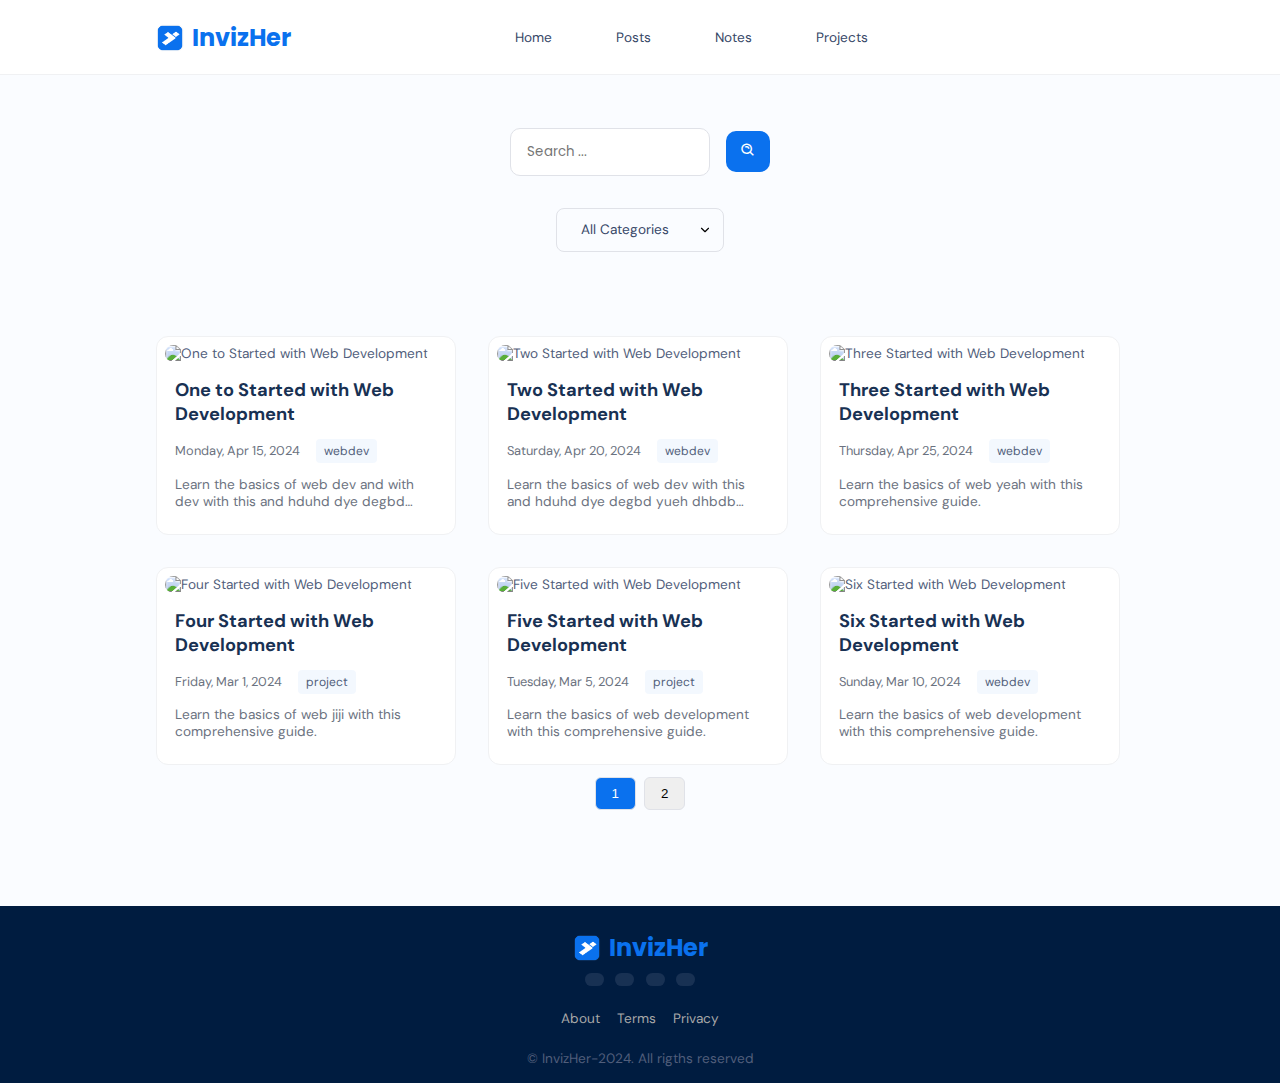
==== posts/index.html @ 9fd1c108 "Add files via upload" ====
<!DOCTYPE html>
<html lang="en">
<head>
    <meta charset="UTF-8">
    <meta name="viewport" content="width=device-width, initial-scale=1.0">
    <title>InvizHer | Posts</title>

    <!--Linked Files-->
    <link href='https://unpkg.com/boxicons@2.1.1/css/boxicons.min.css' rel='stylesheet'>
    <link rel="stylesheet" href="https://cdnjs.cloudflare.com/ajax/libs/font-awesome/6.5.2/css/all.min.css" integrity="sha512-SnH5WK+bZxgPHs44uWIX+LLJAJ9/2PkPKZ5QiAj6Ta86w+fsb2TkcmfRyVX3pBnMFcV7oQPJkl9QevSCWr3W6A==" crossorigin="anonymous" referrerpolicy="no-referrer" />
    <link rel="stylesheet" href="../assets/css/primary.css" />
    <link rel="stylesheet" href="../assets/css/secondary.css" />
    <link rel="icon" type="image/x-icon" href="../assets/img/logo.png">
    
    <link rel="preconnect" href="https://fonts.googleapis.com">
    <link rel="preconnect" href="https://fonts.gstatic.com" crossorigin>
    <link href="https://fonts.googleapis.com/css2?family=Urbanist:ital,wght@0,100..900;1,100..900&display=swap" rel="stylesheet">
    <link href="https://fonts.googleapis.com/css2?family=DM+Sans:ital,opsz,wght@0,9..40,100..1000;1,9..40,100..1000&display=swap" rel="stylesheet">

</head>
<body>

    <button class="progress-btn">
        <!-- SVG for circular progress -->
        <svg class="progress-circle" width="50" height="50" viewBox="0 0 50 50">
          <!-- Background circle -->
          <circle class="progress-circle-bg" cx="25" cy="25" r="24" fill="none" stroke="#e6e6e6" stroke-width="2"/>
          <!-- Progress circle -->
          <circle class="progress-circle-path" cx="25" cy="25" r="24" fill="none" stroke="#0a71ee" stroke-width="2"/>
        </svg>
        <!-- Arrow icon -->
        <svg class="arrow-icon" width="20" height="20" viewBox="0 0 24 24" fill="none" stroke="currentColor" stroke-width="2" stroke-linecap="round" stroke-linejoin="round">
          <polyline points="18 15 12 9 6 15"></polyline>
        </svg>
    </button>

    <header>
        <div class="header-items">
            <a href="../" class="title">
                <img src="../assets/img/logo.png" alt="logo-image">
                <h1>InvizHer</h1>
            </a>

            <ul class="desktop-nav-list">
                <li><a href="../">Home</a></li>
                <li><a href="..">Posts</a></li>
                <li><a href="posts/?category=notes">Notes</a></li>
                <li><a href="posts/?category=project">Projects</a></li>
            </ul>

            <div class="header-icons">
                <a class="support-btn" onclick="toggleHeart(this)">
                    <i class="fa-regular fa-heart"></i>
                </a>
                  

                <div class="toggle-btns">
                    <button class="openbtn" id="openBtn" onclick="toggleNav()"><i class="fa-solid fa-bars-staggered"></i></button>
                    <button class="closebtn hide" id="closeBtn" onclick="toggleNav()"><i class="fa-solid fa-xmark"></i></button>
                </div>
            </div>
        </div>
        <nav class="sidebar" id="mySidebar">
            <ul class="nav-list">
                <li><i class="fa-solid fa-house"></i><a href="../">Home</a></li>
                <li><i class="fa-solid fa-file-pen"></i><a href="..">Posts</a></li>
                <li><i class="fa-solid fa-file-code"></i><a href="posts/?category=notes">Notes</a></li>
                <li><i class="fa-brands fa-html5"></i><a href="posts/?category=project">Projects</a></li>
            </ul>
        </nav>
    </header>

    <!--======================== MAIN CONTENT ===================-->
    <main class="main-content container">
        <div class="main-header">
            <form class="search-section search-form">
                <input type="text" class="search-input" placeholder="Search ...">
                <button type="submit" class="search-button"><i class='bx bx-search-alt'></i></button>
            </form>
    
            <div class="categories">
                <select class="category-dropdown" aria-label="Select category">
                  <option value="">All Categories</option>
                  <option value="webdev">Web Development</option>
                  <option value="notes">Notes</option>
                  <option value="technology">Technology</option>
                  <option value="project">Projects</option>
                </select>
              </div>
        </div>

        <div class="articles-grid">
            <!-- Articles will be dynamically loaded here -->
        </div>

        <div class="pagination">
            <!-- Pagination will be dynamically loaded here -->
        </div>
    </main>

    <footer class="footer">
        <div class="footer-container container">
            <a href="#" class="title">
                <img src="../assets/img/logo.png" alt="logo-image">
                <h1>InvizHer</h1>
            </a>
            <div class="footer-social">
                <a href=""><i class="fa-brands fa-instagram"></i></a>
                <a href=""><i class="fa-brands fa-telegram"></i></a>
                <a href=""><i class="fa-brands fa-github"></i></a>
                <a href=""><i class="fa-brands fa-youtube"></i></a>
            </div>
            <div class="footer-links">
                <a href="#">About</a>
                <a href="#">Terms</a>
                <a href="#">Privacy</a>
            </div>
            <p class="copyright">© InvizHer-2024. All rigths reserved</p>
        </div>
    </footer>

    <div id="donationOverlay" class="donation-overlay">
        <div class="donation-modal">
          <div class="donation-header">
            <h2>Support Our Work</h2>
            <button class="close-btn" onclick="closeDonationModal()">&times;</button>
          </div>
          <div class="donation-content">
            <p>Your support helps us continue creating valuable content and resources. Any contribution, no matter how small, makes a difference!</p>
            <p>Choose any amount you wish to donate. We appreciate your generosity! 🙏</p>
            <button class="donate-btn" onclick="initiatePayment()">Make a Donation</button>
          </div>
          <div id="redirectMessage" class="redirect-message" style="display: none;">
            <p>Thank you for your support! You will be redirected to the payment page in <span id="countdown">5</span> seconds...</p>
          </div>
        </div>
    </div>
    
    <script src="../assets/js/primary.js"></script>
    <script src="../assets/js/secondary.js"></script>

    
</body>
</html>
---- assets/css/primary.css ----
@import url("https://fonts.googleapis.com/css2?family=Poppins:wght@400;500;600&display=swap");

:root{

    /*===== COLOURS VARIABLES =====*/
    --background-color: #FAF8FF;
    
    --first-hue: 213;
    --sat: 92%;
    --lig: 49%;
    --second-hue: 219;

    --first-color: hsl(var(--first-hue), var(--sat), var(--lig)); 
    --first-color-alt: hsl(var(--first-hue), var(--sat), 71%); /* -4% */

    --body-color: hsl(var(--second-hue), 100%, 99%);
    --secondary-background: #eaf3fe91;

    --blue-50: #edf9ff;
    --blue-100: #d7f1ff;
    --blue-200: #b9e7ff;
    --blue-300: #88dbff;
    --blue-400: #50c4ff;
    --blue-500: #28a6ff;
    --blue-600: #1188ff;
    --blue-700: #0a71ee;
    --blue-800: #0f59be;
    --blue-900: #134e95;

    --gray-50: #f0f1f3;
    --gray-100: #e0e2e8;
    --gray-200: #c3c6d1;
    --gray-300: #a5abbb;
    --gray-400: #a5abbb;
    --gray-500: #616d8a;
    --gray-600: #515e7b;
    --gray-700: #364767;
    --gray-800: #183153;
    --gray-900: #001c40;


    /*===== TEXT AND FONTS =====*/
    --first-font: "Urbanist",sans-serif;
    --second-font: "DM Sans",sans-serif;
    --third-font: "Poppins", sans-serif;

    --large-size-font: 1.5rem;
    --medium-size-font: 1rem;
    --small-size-font: 0.82rem;
    --tiny-size-font: 0.6rem;
}

/*=============== BASIC ===============*/

*{
    box-sizing: border-box;
    padding: 0;
    margin: 0;
}

body{
    font-family: var(--second-font);
    font-size: var(--small-size-font);
    color: var(--gray-600);
    background-color: var(--body-color);
}

h1, h2{
    font-family: var(--first-font);
    font-size: var(--medium-size-font);
}

p{
    font-size: var(--small-size-font);
}

a{
    text-decoration: none;
}

ul{
    list-style: none;
}



/* ================ HEADER AREA =================*/

header{
    position: fixed;
    top: 0;
    z-index: 1000;
    padding-top: 1px;
    width: 100%;
    transition: top 0.3s ease-in-out;
}

.header-items{
    margin: 1rem 1rem 0 1rem;
    display: flex;
    align-items: center;
    justify-content: space-between;
    background-color: #eaf3fe91;
    border-radius: 12px;
    backdrop-filter: blur(10px);
    transition: 0.4s;
    padding: 0.9rem 1.5rem;
}

.title{
    display: flex;
    align-items: center;
    gap: 0.5rem;
}

.title img{
    max-width: 22px;
}

.title h1{
    font-family: var(--third-font);
    font-size: 1.2rem;
    color: var(--blue-700);
}

.header-icons{
    display: flex;
    align-items: center;
    gap: 1rem;
    padding-right: 1rem;
}

.desktop-nav-list{
    display: none;
}

.support-btn{
    color: var(--gray-700);
    font-size: 1rem;
    cursor: pointer;
}

.openbtn{
    background-color: transparent;
    border: none;
    color: var(--gray-700);
    font-size: 1rem;
}


.support-btn i {
    color: var(--gray-700); 
    transition: color 0.3s ease, transform 0.3s ease; 
  }
  
.support-btn:hover i,
.support-btn.clicked i {
    font-family: 'Font Awesome 6 Free';
    font-weight: 900;
    color: var(--blue-700);
    transform: scale(1.05); 
}



/* Container for open and close buttons */
.toggle-btns {
    position: relative;
    display: flex;
    align-items: center;
}

.toggle-btns button {
    font-size: 1rem;
    background: none;
    border: none;
    cursor: pointer;
    opacity: 1;
    position: absolute;
    transition: opacity 0.3s ease;
    pointer-events: all;
}

.toggle-btns button.hide {
    opacity: 0;
    pointer-events: none;
}

nav.sidebar {
    width: 100%;
    align-content: center;
    padding: 0 2rem;
    position: fixed;
    top: 10;
    overflow: hidden;
    max-height: 0;
    transition: max-height 0.5s ease-out;
}

nav.sidebar.open {
    max-height: 200px;
}

.nav-list{
    display: flex;
    flex-direction: column;
    justify-items: center;
    background-color: #fff;
    border: 1px solid var(--gray-50);
    border-radius: 12px;
    padding: 1.3rem 1rem;
    gap: 1.5rem;
    margin-top: 1rem;
}

.nav-list li{
    display: flex;
    align-items: center;
    gap: 1rem;
    padding-left: 1rem;

}

.nav-list i{
    font-size: var(--small-size-font);
    color: var(--blue-700);
}

.nav-list a{
    font-size: var(--small-size-font);
    color: var(--gray-800);
}


.donation-overlay {
    display: none;
    position: fixed;
    top: 0;
    left: 0;
    width: 100%;
    height: 100%;
    background-color: rgba(0, 0, 0, 0);
    z-index: 1000;
    justify-content: center;
    align-items: center;
    opacity: 0;
    transition: background-color 0.3s ease, opacity 0.3s ease;
  }
  
  .donation-overlay.active {
    background-color: rgba(0, 0, 0, 0.5);
    opacity: 1;
  }
  
  .donation-modal {
    background-color: white;
    border-radius: 8px;
    padding: 20px;
    max-width: 500px;
    width: 90%;
    position: relative;
    box-shadow: 0 4px 6px rgba(0, 0, 0, 0.1);
    transform: scale(0.7);
    opacity: 0;
    transition: transform 0.3s cubic-bezier(0.34, 1.56, 0.64, 1), 
                opacity 0.3s ease;
  }
  
  .donation-overlay.active .donation-modal {
    transform: scale(1);
    opacity: 1;
  }
  
  .donation-header {
    display: flex;
    justify-content: space-between;
    align-items: center;
    margin-bottom: 20px;
  }
  
  .donation-header h2 {
    margin: 0;
    color: #333;
    font-size: 24px;
    opacity: 0;
    transform: translateY(-20px);
    transition: opacity 0.3s ease 0.2s, 
                transform 0.3s ease 0.2s;
  }
  
  .donation-overlay.active .donation-header h2 {
    opacity: 1;
    transform: translateY(0);
  }
  
  .close-btn {
    background: none;
    border: none;
    font-size: 24px;
    cursor: pointer;
    color: #666;
    padding: 0;
    width: 30px;
    height: 30px;
    display: flex;
    align-items: center;
    justify-content: center;
    transition: transform 0.3s ease, color 0.3s ease;
  }
  
  .close-btn:hover {
    color: #333;
    transform: rotate(90deg);
  }
  
  .donation-content {
    margin-bottom: 20px;
  }
  
  .donation-content p {
    margin-bottom: 15px;
    line-height: 1.5;
    color: #555;
    opacity: 0;
    transform: translateY(10px);
    transition: opacity 0.3s ease, transform 0.3s ease;
  }
  
  .donation-overlay.active .donation-content p {
    opacity: 1;
    transform: translateY(0);
  }
  
  .donation-overlay.active .donation-content p:nth-child(1) {
    transition-delay: 0.3s;
  }
  
  .donation-overlay.active .donation-content p:nth-child(2) {
    transition-delay: 0.4s;
  }
  
  .donate-btn {
    background-color: #4CAF50;
    color: white;
    border: none;
    padding: 12px 24px;
    border-radius: 4px;
    cursor: pointer;
    font-size: 16px;
    transition: all 0.3s ease;
    opacity: 0;
    transform: translateY(10px);
    position: relative;
    overflow: hidden;
  }
  
  .donation-overlay.active .donate-btn {
    opacity: 1;
    transform: translateY(0);
    transition-delay: 0.5s;
  }
  
  .donate-btn:hover {
    background-color: #45a049;
    transform: translateY(-2px);
    box-shadow: 0 4px 8px rgba(0, 0, 0, 0.2);
  }
  
  .donate-btn:active {
    transform: translateY(0);
  }
  
  .donate-btn::after {
    content: '';
    position: absolute;
    top: 50%;
    left: 50%;
    width: 0;
    height: 0;
    background: rgba(255, 255, 255, 0.2);
    border-radius: 50%;
    transform: translate(-50%, -50%);
    transition: width 0.6s ease, height 0.6s ease;
  }
  
  .donate-btn:hover::after {
    width: 300px;
    height: 300px;
  }
  
  .redirect-message {
    text-align: center;
    margin-top: 20px;
    padding: 10px;
    background-color: #f8f9fa;
    border-radius: 4px;
    opacity: 0;
    transform: translateY(10px);
    transition: opacity 0.3s ease, transform 0.3s ease;
  }
  
  .redirect-message.active {
    opacity: 1;
    transform: translateY(0);
  }
  
  #countdown {
    font-weight: bold;
    color: #4CAF50;
    display: inline-block;
    transition: transform 0.3s ease;
  }
  
  #countdown.pulse {
    animation: pulse 1s ease;
  }
  
  @keyframes pulse {
    0% { transform: scale(1); }
    50% { transform: scale(1.2); }
    100% { transform: scale(1); }
  }
  
  /* Support button animation */
  .support-btn {
    display: inline-flex;
    padding: 8px;
    cursor: pointer;
    transition: transform 0.3s ease;
  }
  
  .support-btn:hover {
    transform: scale(1.1);
  }
  
  .support-btn i {
    transition: transform 0.3s ease, color 0.3s ease;
  }
  
  .support-btn:hover i {
    color: #ff4444;
    transform: scale(1.2);
  }
  
  .fa-heart.fa-solid {
    color: #ff4444;
    animation: heartBeat 0.3s ease;
  }
  
  @keyframes heartBeat {
    0% { transform: scale(1); }
    50% { transform: scale(1.3); }
    100% { transform: scale(1); }
  }
  
  /* Closing animation class */
  .donation-overlay.closing {
    opacity: 0;
    pointer-events: none;
  }
  
  .donation-overlay.closing .donation-modal {
    transform: scale(0.9);
    opacity: 0;
  }
  
  @media (max-width: 480px) {
    .donation-modal {
      width: 95%;
      padding: 15px;
    }
    
    .donation-header h2 {
      font-size: 20px;
    }
    
    .donation-content p {
      font-size: 14px;
    }
    
    .donate-btn {
      width: 100%;
    }
  }



/*========================== MAIN CONTENT STYLING =====================*/

main{
    overflow: hidden;
    margin: auto;
    margin-top: 6rem;
    display: flex;
    flex-direction: column;
    align-items: center;
}

.container {
    max-width: 500px;
    margin-left: 1rem;
    margin-right: 1rem;
}
  
.grid {
    display: grid;
    gap: 1.25rem;
}

section{
    margin: 1rem 0;
}

.section-headings{
    display: flex;
    flex-direction: column;
    align-items: center;
    justify-content: center;
    margin-bottom: 2rem;
}

.section-heading, .section-sub-heading{
    text-align: center;
}

.section-heading{
    font-size: 1.5rem;
    padding-bottom: .8rem;
    font-family: var(--third-font);
    border-bottom: 2px solid var(--blue-700);
    color: var(--gray-800);
}

.section-sub-heading{
    margin-bottom: .2rem;
}

  /*=============== BUTTONS ===============*/
.button {
    display: inline-block;
    background-color: var(--blue-700);
    color: #FFF;
    padding: 0.75rem 1rem;
    border-radius: 0.5rem;
    font-weight: 500;
    transition: 0.4s;
    font-family: var(--third-font);
    border: none;
}
  
.button:hover {
    background-color: var(--first-color-alt);
    color: #fff;
}
  
.button--ghost {
    background-color: transparent;
    border: 2px solid var(--first-color);
    color: var(--first-color);
}


/* ====================== HOME SECTION ======================= */
.home-container {
    position: relative;
    display: flex;
    flex-direction: column;
    align-items: center;
    padding-top: 2rem;
    gap: 1rem;
}

.home-data {
    text-align: center;
    margin-bottom: 1.5rem;
}

.home-data span{
    display: block;
    color: var(--gray-500);
    margin-bottom: 0.25rem;
}

.home-data h1{
    font-family: var(--third-font);
    font-size: 1.7rem;
    color: var(--gray-800);
}

.home-data h3{
    font-size: 0.813rem;
    font-weight: 500;
    color: var(--gray-500);
    margin-bottom: 1rem;
}

.home-illustration{
    width: 300px;
    margin: 0 0 2rem 1rem;
}


/* ===================== ABOUT SECTION ========================= */
.about{
    margin: 0;
}
.about-container {
    row-gap: 2.5rem;
}
  
.about-data {
    text-align: center;
}

.about-boxes{
    display: grid;
    grid-template-columns: repeat(3, 1fr);
    gap: 1rem;
    margin-bottom: 2rem;
}

.about-box{
    background-color: var(--secondary-background);
    border-radius: 0.5rem;
    padding: 0.75rem 0.5rem;
}

.about-icon {
    font-size: 1.1rem;
    color: var(--blue-600);
    margin-bottom: 0.5rem;
  }
  
.about-title {
    font-size: var(--small-size-font);
    color: var(--gray-500);
    font-weight: 600;
  }
  
.about-subtitle {
    font-size: var(--tiny-size-font);
    color: var(gray-500);
}
  
.about-description {
    margin-bottom: 2rem;
    font-family: var(--second-font);
}

.about-buttons{
    display: flex;
    align-items: center;
    justify-content: center;
    gap: 1rem;
}

/*=================== POSTS SECTION ===================== */

.filters-buttons{
    margin-top: 2rem;
    margin-bottom: 1rem;
    background-color: hsla(180, 6%, 93%, 0.637);
    padding: .375rem;
    border-radius: .75rem;
    display: flex;
    justify-content: space-between;
    column-gap: .5rem;
    max-width: 300px;
  }  
  .filters-button{
    width: 200px;
    border: none;
    color: var(--gray-700);
    padding: 1rem;
    font-size: var(--small-size-font);
    font-family: var(--second-font);
    font-weight: 500;
    border-radius: .75rem;
    cursor: pointer;
    background-color: transparent;
    transition: .5s;
  }
  
  .filters-button:hover{
    background-color: var(--body-color);
  }

.filters-button.active {
    background-color: #fff;
}

/* Section visibility */
.filters-container > div {
    display: none;
}

.filters-container .filters__active {
    display: flex;
}

/* To toggle display using JavaScript */
.filter__inactive {
    display: none;
}

.posts-projects{
    display: flex;
    flex-direction: column;
    align-items: center;
    margin-top: 2.5rem;
}


.posts{
    display: flex;
    flex-direction: column;
    align-items: center;
}

.posts-container{
    margin: 2rem 0;
}


.projects{
    display: flex;
    flex-direction: column;
    align-items: center;
}

.projects-container{
    margin: 2rem 0;
}

/* ============= CATEGORIES SECTION ============== */

.categories-background{
    background-color: var(--secondary-background);
    margin: 4rem 0;
    padding-bottom: 3rem;
    width: 100%;
}

.home-categories{
    margin: 3rem 0;
}

.categories-container {
    grid-template-columns: repeat(1, 1fr);
    gap: 1.5rem;
    padding-top: 1rem;
    justify-content: center;
  }
  
  .categories-card {
    background-color: var(--gray-800);
    padding: 1.5rem;
    border-radius: 12px;
  }

  .category{
    display: flex;
    justify-content: space-between;
  }

  .category-title{
    display: flex;
    align-items: center;
    gap: 1.2rem;
  }

  .category-icon{
    font-size: var(--small-size-font);
    color: #f5f4f4;
    background-color: var(--blue-700);
    padding: .7rem;
    border-radius: 0.5rem;
  }

  .cat-i{
    padding: 0.7rem 0.9rem;
  }

  .categories-title {
    font-size: var(--small-size-font);
    margin: 1rem 0;
    color: #fff;
    font-weight: 600;
  }
  
  .categories-button {
    color: var(--blue-600);
    font-size: var(--small-size-font);
    display: flex;
    align-items: center;
    column-gap: 0.25rem;
    cursor: pointer;
  }
  
  .categories-button:hover .categories-icon {
    transform: translateX(0.25rem);
  }
  
  .categories-icon {
    font-size: 1rem;
    transition: 0.4s;
  }

/* ============ CONTACT SECTION ============*/

.contact{
    margin-top: 4rem;
}

.contact-container {
    row-gap: 3rem;
    padding-bottom: 3rem;
  }


.contact-info {
    display: grid;
    gap: 1.2rem;
    margin-top: 1rem
  }

.contact-card {
    padding: 1rem;
    display: flex;
    align-items: center;
    justify-content: space-around;
    border-radius: 12px;
}

.contact-card i, .contact-card p{
    font-size: medium;
    color: #fff;
}

.social-card{
    display: none;
}

.social-title{
    margin: 2.5rem 0;
}

.insta-handle{
    background: #833ab4;
    background: linear-gradient(
      to right,
      #833ab4,#fd1d1d,#fcb045
    );
}

.github-handle{
    background:linear-gradient(120deg, var(--gray-700), var(--gray-500));
}

.telegram-handle{
    background:linear-gradient(120deg, #0088cc, #10cdfd);
}

.youtube-handle{
    background:linear-gradient(120deg, #fb0707, #f65252);
}

.contact-handle p{
    font-size: var(--small-size-font);
}

.contact-form{
    margin: 1rem;
}
.contact-form-div {
    position: relative;
    margin-bottom: 2rem;
    height: 4rem;
}

.contact-form-input {
    width: 100%;
    height: 100%;
    border: 2px solid var(--gray-100);
    background: none;
    outline: none;
    padding: 1.5rem;
    border-radius: 0.7rem;
    z-index: 1;
    font-family: var(--third-font);
    font-size: var(--small-size-font);
}

.contact-form-tag {
    position: absolute;
    top: -0.75rem;
    left: 1.25rem;
    font-size: var(--small-size-font);
    padding: 0.25rem;
    background: var(--body-color);
    z-index: 10;
}
  
.contact-form-area {
    height: 11rem;
}
  
.contact-form-area textarea {
    resize: none;
}

/* scroll to top */

.progress-btn {
    position: fixed;
    bottom: 30px;
    right: 30px;
    width: 50px;
    height: 50px;
    border-radius: 50%;
    background: transparent;
    border: none;
    cursor: pointer;
    opacity: 0;
    visibility: hidden;
    transition: all 0.3s ease;
    z-index: 1000;
    display: flex;
    align-items: center;
    justify-content: center;
    padding: 0; /* Remove default button padding */
  }
  
  .progress-btn.visible {
    opacity: 1;
    visibility: visible;
  }
  
  .progress-btn:hover {
    transform: translateY(-3px);
  }
  
  .progress-circle {
    position: absolute;
    top: 0;
    left: 0;
    width: 100%; /* Ensure SVG takes full width of button */
    height: 100%; /* Ensure SVG takes full height of button */
    transform: rotate(-90deg); /* Start progress from top */
  }
  
  .progress-circle-bg {
    stroke-dasharray: 150.796; /* Circumference of circle (2 * π * r) */
    stroke-dashoffset: 0;
  }
  
  .progress-circle-path {
    stroke-dasharray: 150.796;
    stroke-dashoffset: 150.796; /* Initially full offset (no progress) */
    transition: stroke-dashoffset 0.1s ease;
  }
  
  .arrow-icon {
    position: relative;
    z-index: 2;
    color: var(--blue-700);
  }

  /*Footer*/

.footer{
    background-color: var(--gray-900);
    width: 100%;
    margin-top: 1rem;
}

.footer-container{
    display: flex;
    flex-direction: column;
    align-items: center;
    padding: 2rem 0 .5rem 0;
}

.footer-social{
    display: flex;
    align-items: center;
    gap: .7rem;
    margin: .5rem;
}

.footer-social a{
    padding: .4rem .6rem;
    background-color: var(--gray-800);
    border-radius: .4rem;
    color: var(--gray-400);
}

.footer-links{
    margin-bottom: 1.2rem;
    margin-top: .6rem;
}

.footer-links a{
    font-size: var(--small-size-font);
    margin: 1rem .4rem;
    color: #a8a8a8;
}

.copyright{
    padding-bottom: .5rem;
}

@media screen and (min-width: 767px){

    :root{
        --large-size-font: 1.5rem;
        --medium-size-font: 1.2rem;
        --small-size-font: 0.85rem;
        --tiny-size-font: 0.8rem;
    }

    .section-heading{
        font-size: 1.8rem;
    }

    .title img {
        max-width: 28px;
    }

    .title h1{
        font-size: var(--large-size-font);
    }

    .home-data h1{
        font-size: 2rem;
    }

    .home-illustration{
        width: 400px;
    }

    .desktop-nav-list li a{
        color: var(--gray-700);
    }

    .toggle-btns{
        display: none;
    }

    header {
        background-color: #FFF;
        border-bottom: 1px solid var(--gray-50);
    }

    .header-items{
        background-color: #FFF;
        margin: 0;
        padding: 1.2rem 0;
    }

    .about-title{
        font-weight: 700;
    }

    .filters-buttons{
        margin-bottom: 1rem;
    }
    .posts{
        margin-top: 2rem;
    }

    .projects{
        margin-top: 2rem;
    }

    .view-all{
        margin: 2rem 0;
    }

    .category-title{
        flex-direction: column;
    }

    .category{
        flex-direction: column;
        align-items: center;
    }

    .contact-container{
        grid-template-columns: repeat(2, 1fr);
        column-gap: 4rem;
        margin-top: 4rem;
    }

    .social-card{
        display: block;
    }

    .social-title{
        display: none;
    }

    .footer{
        margin-top: 4rem;
    }

    .footer-container{
        display: flex;
        flex-direction: column;
        align-items: center;
        padding-top: 1.5rem;
    }
    
    .footer-links{
        margin-bottom: 1.4rem;
        margin-top: 1rem;
    }
    
    .footer-links a{
        font-size: var(--small-size-font);
        margin: 1.2rem .4rem;
        color: #a8a8a8;
    }
    
    .copyright{
        padding-bottom: .5rem;
    }


}

@media screen and (max-width: 992px) and (min-width: 767px) {

    .container{
        max-width: 700px;
        margin-left: auto;
        margin-right: auto;
    }

    .header-items{
        padding: 1.2rem;
    }

    .desktop-nav-list{
        display: flex;
        flex-wrap: nowrap;
        align-items: center;
        overflow: hidden;
        gap: 2rem;
    }

    .categories-container {
        grid-template-columns: repeat(2, 192px);
        column-gap: 3rem;
      }
    
    .categories-card {
        padding: 2rem 1.5rem;
        width: 175px;
    }
}

@media screen and (min-width: 992px) {

    .container{
        max-width: 968px;
        margin-left: auto;
        margin-right: auto;
    }

    .desktop-nav-list{
        display: flex;
        align-items: center;
        gap: 4rem;
    }

    .header-items{
        max-width: 968px;
        margin-left: auto;
        margin-right: auto;

    }
  
.about{
    margin-right: 5rem;
}

  .about-container {
    grid-template-columns: repeat(2, 1fr);
    align-items: center;
    column-gap: 4rem;
    margin-top: 4rem;
  }

  .about-data {
    text-align: initial;
  }

  .about-info {
    justify-content: initial;
  }

  .about-box {
    text-align: center;
    padding: 1rem 1.25rem;
  }

  .about__description {
    padding: 0 4rem 0 0;
    margin-bottom: 2.5rem;
  }

  .about-buttons{
    justify-content: initial;
  }

  .categories-container {
    grid-template-columns: repeat(4, 192px);
    column-gap: 3rem;
  }

  .categories-card {
    padding: 2rem 1.5rem;
    width: 185px;
  }

  .contact-container{
    column-gap: 8rem;
}

}
---- assets/css/secondary.css ----
/* Global Styles */
:root{

  /*===== COLOURS VARIABLES =====*/
  --background-color: #FAF8FF;
  
  --first-hue: 213;
  --sat: 92%;
  --lig: 49%;
  --second-hue: 219;

  --first-color: hsl(var(--first-hue), var(--sat), var(--lig)); 
  --first-color-alt: hsl(var(--first-hue), var(--sat), 71%); /* -4% */

  --body-color: hsl(var(--second-hue), 100%, 99%);
  --secondary-background: #eaf3fe91;
  --light-bg: #eaf3fe91;

  --blue-50: #edf9ff;
  --blue-100: #d7f1ff;
  --blue-200: #b9e7ff;
  --blue-300: #88dbff;
  --blue-400: #50c4ff;
  --blue-500: #28a6ff;
  --blue-600: #1188ff;
  --blue-700: #0a71ee;
  --blue-800: #0f59be;
  --blue-900: #134e95;

  --gray-50: #f0f1f3;
  --gray-100: #e0e2e8;
  --gray-200: #c3c6d1;
  --gray-300: #a5abbb;
  --gray-400: #a5abbb;
  --gray-500: #616d8a;
  --gray-600: #515e7b;
  --gray-700: #364767;
  --gray-800: #183153;
  --gray-900: #001c40;


  /*===== TEXT AND FONTS =====*/
  --first-font: "Urbanist",sans-serif;
  --second-font: "DM Sans",sans-serif;
  --third-font: "Poppins", sans-serif;

  --large-size-font: 1.5rem;
  --medium-size-font: 1rem;
  --small-size-font: 0.82rem;
  --tiny-size-font: 0.6rem;
}

  
  /* Main Content Styles */
  .main-content {
    padding: 2rem 0;
  }
  
  .main-header{
    display: flex;
    flex-direction: column;
    align-items: center;
    margin-bottom: 4rem;
  }
  /* Search Section */
  .search-section {
    margin-bottom: 2rem;
    display: flex;
    align-items: center;
    gap: 1rem;
  }
  
  .search-input {
    flex: 1;
    padding: 0.8rem 1rem;
    border: 1px solid var(--gray-100);
    border-radius: 10px;
    outline: none;
    font-family: var(--third-font);
    max-width: 200px;
    transition: transform 0.3s ease, border-color 0.3s ease;
  }

  .search-input:focus{
    transform: translateY(-1px);
    border-color: var(--blue-700);
  }
  
  .search-button {
    font-size: 1rem;
    padding: 0.7rem 0.9rem;
    background-color: var(--blue-700);
    color: white;
    border: none;
    border-radius: 10px;
    cursor: pointer;
    transition: background-color 0.3s ease, transform 0.3 ease;
  }
  
  .search-button:hover {
    transform: translateY(-2px);
    background-color: var(--blue-200);
  }
  
  /* Categories */
  .categories {
    display: flex;
    align-items: center;
    justify-content: center;
    gap: 1rem;
    flex-wrap: wrap;
  }
  
  .category-btn {
    font-size: var(--small-size-font);
    cursor: pointer;
    border: 1px solid var(--gray-100);
    border-radius: .5rem;
    background: transparent;
    color: var(--gray-700);
    padding: 0.5rem 1rem;
    cursor: pointer;
    transition: all 0.3s ease;
  }
  
  .category-btn:hover,
  .category-btn.active {
    background-color:var(--blue-700);
    color: white;
  }

  /* Add these styles to your existing CSS file */
.category-dropdown {
  padding: 0.8rem 1.5rem;
  font-size: var(--small-size-font);
  border: 1px solid var(--gray-100);
  border-radius: .5rem;
  background-color: transparent;
  color: var(--gray-700);
  cursor: pointer;
  appearance: none;
  background-image: url("data:image/svg+xml,%3Csvg xmlns='http://www.w3.org/2000/svg' width='16' height='16' viewBox='0 0 24 24' fill='none' stroke='currentColor' stroke-width='2' stroke-linecap='round' stroke-linejoin='round'%3E%3Cpolyline points='6 9 12 15 18 9'%3E%3C/polyline%3E%3C/svg%3E");
  background-repeat: no-repeat;
  background-position: right 0.7rem center;
  background-size: 1em;
  font-family: var(--second-font);
}

.category-dropdown:hover {
  border-color: var(--blue-700);
}

.category-dropdown:focus {
  outline: none;
  border-color: var(--blue-700);
  box-shadow: 0 0 0 2px rgba(var(--blue-700-rgb), 0.1);
}

.results-message {
  margin: 1rem 0;
  padding: 0.5rem 1rem;
  background-color: #f3f4f6;
  border-radius: 0.375rem;
  font-size: var(--small-size-font);
  color: var(--gray-700);
  display: none; /* Hidden by default */
}
  
  /* Article Grid */
  .articles-grid {
    /* display: grid;
    grid-template-columns: repeat(3, 1fr); */
    display: flex;
    flex-direction: column;
    flex-wrap: wrap;
    align-items: center;
    gap: 2rem;
    opacity: 0;
    transform: translateY(20px);
    animation: fadeInUp 0.5s ease forwards;
  }
  .article-meta {
    display: flex;
    gap: 1rem;
    align-items: center;
    margin : 0.8rem 0;
  }
  
  .article-date {
    font-size: 0.8rem;
    color: #6b7280;
  }

  /* Article Card */
  .article-card {
    width: auto;
    max-width: 300px;
    background: #fff;
    border-radius: 12px;
    overflow: hidden;
    position: relative;
    border: 1px solid var(--gray-50);
    padding: .5rem;
    transition: transform 0.3s ease, border 0.3s ease;
  }
  
  .article-card:hover {
    transform: translateY(-5px);
    border: 1px solid var(--gray-100);
  }

  .article-header .article-title{
    margin-left: .4rem;
  }
  
  .article-image {
    width: 100%;
    height: auto;
    position: relative;
    max-height: 250px;
    object-fit: cover;
    border-radius: 12px;
  }
  
  .article-card-content {
    padding: 1rem .6rem;
  }
  
  .article-title {
    font-size: 1.14rem;
    color: var(--gray-800);
    text-decoration: none;
    font-family: var(--second-font);
    display: -webkit-box;
    -webkit-line-clamp: 2;
    -webkit-box-orient: vertical;
    overflow: hidden;
  }
  
  .article-category {
  display: inline-block;
  padding: 0.25rem 0.5rem;
  background-color: var(--light-bg);
  border-radius: 0.25rem;
  font-size: 0.75rem;
}
  
  .article-description {
    font-size: var(--small-size-font);
    color: #6b7280;
    display: -webkit-box;
    -webkit-line-clamp: 2;
    -webkit-box-orient: vertical;
    overflow: hidden;
  }
  
  .article-tags {
    display: flex;
    gap: 0.5rem;
    margin: 0.8rem 0;
    flex-wrap: wrap;
  }
  
  .tag {
    padding: 0.25rem 0.5rem;
    background-color: var(--light-bg);
    border-radius: 0.25rem;
    font-size: 0.7rem;
  }

/* Pagination */
.pagination {
    display: flex;
    justify-content: center;
    gap: 0.5rem;
    margin-top: 2rem;
    flex-wrap: wrap;
    align-items: center;
  }
  
  .pagination-btn {
    padding: 0.5rem 1rem;
    border: 1px solid var(--gray-100);
    border-radius: 0.375rem;
    cursor: pointer;
    transition: all 0.3s ease;
    min-width: 40px;
    text-align: center;
  }
  
  .pagination-btn:hover,
  .pagination-btn.active {
    background-color: var(--blue-700);
    color: white;
  }
  
  .pagination-nav-btn {
    padding: 0.5rem 1rem;
    border: 1px solid var(--gray-100);
    border-radius: 0.375rem;
    cursor: pointer;
    transition: all 0.3s ease;
    background-color: var(--light-bg);
  }
  
  .pagination-nav-btn:hover {
    background-color: var(--blue-700);
    color: white;
  }
  
  .pagination-nav-btn.disabled {
    opacity: 0.5;
    cursor: not-allowed;
  }
  
  /* Post Navigation */
  .post-navigation {
    display: flex;
    justify-content: space-between;
    margin-top: 2rem;
    padding-top: 2rem;
    border-top: 1px solid var(--gray-100);
    gap: 1rem;
  }
  
  .nav-post {
    max-width: 45%;
    text-decoration: none;
    color: var(--text-color);
    padding: 1rem;
    border: 1px solid var(--gray-100);
    border-radius: 0.5rem;
    transition: all 0.3s ease;
  }
  
  .nav-post:hover {
    background-color: var(--light-bg);
  }
  
  .nav-post.empty {
    opacity: 0.5;
    cursor: not-allowed;
  }
  
  .nav-label {
    display: block;
    font-size: 0.875rem;
    color: #6b7280;
    margin-bottom: 0.5rem;
  }
  
  .nav-title {
    font-weight: 500;
    font-size: var(--small-size-font);
    color: var(--text-color);
  }
  
  /* Toast Notification */
  .toast {
    position: fixed;
    bottom: 1rem;
    right: 1rem;
    padding: 1rem;
    font-size: var(--small-size-font);
    color: white;
    background-color: var(--gray-800);
    border-radius: 0.5rem;
    box-shadow: 0 4px 6px -1px rgb(0 0 0 / 0.1);
    transform: translateX(100%);
    opacity: 0;
    transition: all 0.3s ease;
  }
  
  .toast.show {
    transform: translateX(0);
    opacity: 1;
  }
  
  /* Article Page Styles */
  .article {
    max-width: 800px;
    margin: 0 auto;
    padding: 2rem .5rem;
  }
  
  .article-header {
    margin-bottom: 2rem;
    border-bottom: 1px solid var(--gray-100);
  }
  
  .article-info {
    display: flex;
    align-items: center;
    justify-content: space-between;
    gap: 1rem;
    margin: 1.2rem 0 .5rem 0;
    padding: 0 .5rem;
    color: #6b7280;
  }

  .article-info-two {
    display: flex;
    align-items: center;
    justify-content: space-between;
    gap: 1rem;
    margin-bottom: 1rem;
    padding: 0 .5rem;
    color: #6b7280;
  }
  
  .article-info i{
    margin-right: .5rem;
  }
  .article-info-two i{
    margin-right: .4rem;
  }
  .article-content h2{
    color: var(--gray-700);
  }

  .article-content{
    padding: 0 .4rem;
  }

  .article-content p{
    font-family: var(--third-font);
    margin-bottom: 2rem;
    margin-top: 1rem;
  }
 
  /* Add this to your style.css file */
.share-section {
  margin: 1rem 0;
  padding: 1.5rem;
  background-color: var(--secondary-background);
  border-radius: 12px;
}

.share-title {
  font-size: var(--small-size-font);
  margin-bottom: 1rem;
  color: var(--gray-800);
}

.share-buttons {
  display: flex;
  gap: 0.75rem;
  margin-bottom: 1rem;
  flex-wrap: wrap;
}

.share-btn {
  display: flex;
  align-items: center;
  gap: 0.5rem;
  padding: 0.6rem .8rem;
  border: 1px solid var(--gray-100);
  border-radius: 8px;
  background-color: white;
  color: var(--gray-700);
  font-size: var(--small-size-font);
  cursor: pointer;
  transition: all 0.3s ease;
}

.share-btn:hover {
  background-color: var(--blue-50);
  border-color: var(--blue-200);
  transform: translateY(-2px);
}

.share-btn i {
  font-size: var(--small-size-font);
}

.copy-link-container {
  display: flex;
  gap: 0.5rem;
  background-color: white;
  padding: 0.5rem;
  border-radius: 8px;
  border: 1px solid var(--gray-100);
}

.url-input {
  flex: 1;
  padding: 0.5rem;
  border: none;
  background: transparent;
  color: var(--gray-700);
  font-size: var(--small-size-font);
}

.url-input:focus {
  outline: none;
}

.copy-btn {
  display: flex;
  align-items: center;
  padding: 0.5rem 1rem;
  border: none;
  border-radius: 6px;
  background-color: var(--blue-50);
  color: var(--blue-700);
  cursor: pointer;
  transition: all 0.3s ease;
}

.copy-btn:hover {
  background-color: var(--blue-100);
}

.copy-btn.copied {
  background-color: var(--blue-700);
  color: white;
}

.check-icon {
  display: none;
}

.related-posts-title {
  font-size: var(--medium-size-font);
  margin-bottom: 1.7rem;
  color: var(--gray-800);
  position: relative;
  text-align: center;
}

.related-posts-title::before,
.related-posts-title::after {
  content: "";
  position: absolute;
  top: 50%;
  transform: translateY(-50%);
  width: 30px;
  height: 2px;
  background-color: var(--blue-700);
}

.related-posts-title::before {
  left: 20px;
}

.related-posts-title::after {
  right: 20px;
}

  .related-posts {
    margin-top: 3rem;
    padding-top: 2rem;
    border-top: 1px solid var(--gray-100);
  }
  
  
  /* Animations */
  @keyframes fadeInUp {
    to {
      opacity: 1;
      transform: translateY(0);
    }
  }
  
  /* Responsive Design */
  @media (max-width: 768px) {
    .nav-links {
      flex-direction: column;
      align-items: center;
    }
    .articles-grid {
      grid-template-columns: 1fr;
    }
    
    .post-navigation {
      flex-direction: column;
      gap: 1rem;
    }
    
    .nav-post {
      max-width: 100%;
    }
  }
  
  @media screen and (min-width: 767px){

    :root{
        --large-size-font: 1.5rem;
        --medium-size-font: 1.2rem;
        --small-size-font: 0.85rem;
        --tiny-size-font: 0.8rem;
    }

    .articles-grid{
      flex-direction: row;
    }

  }
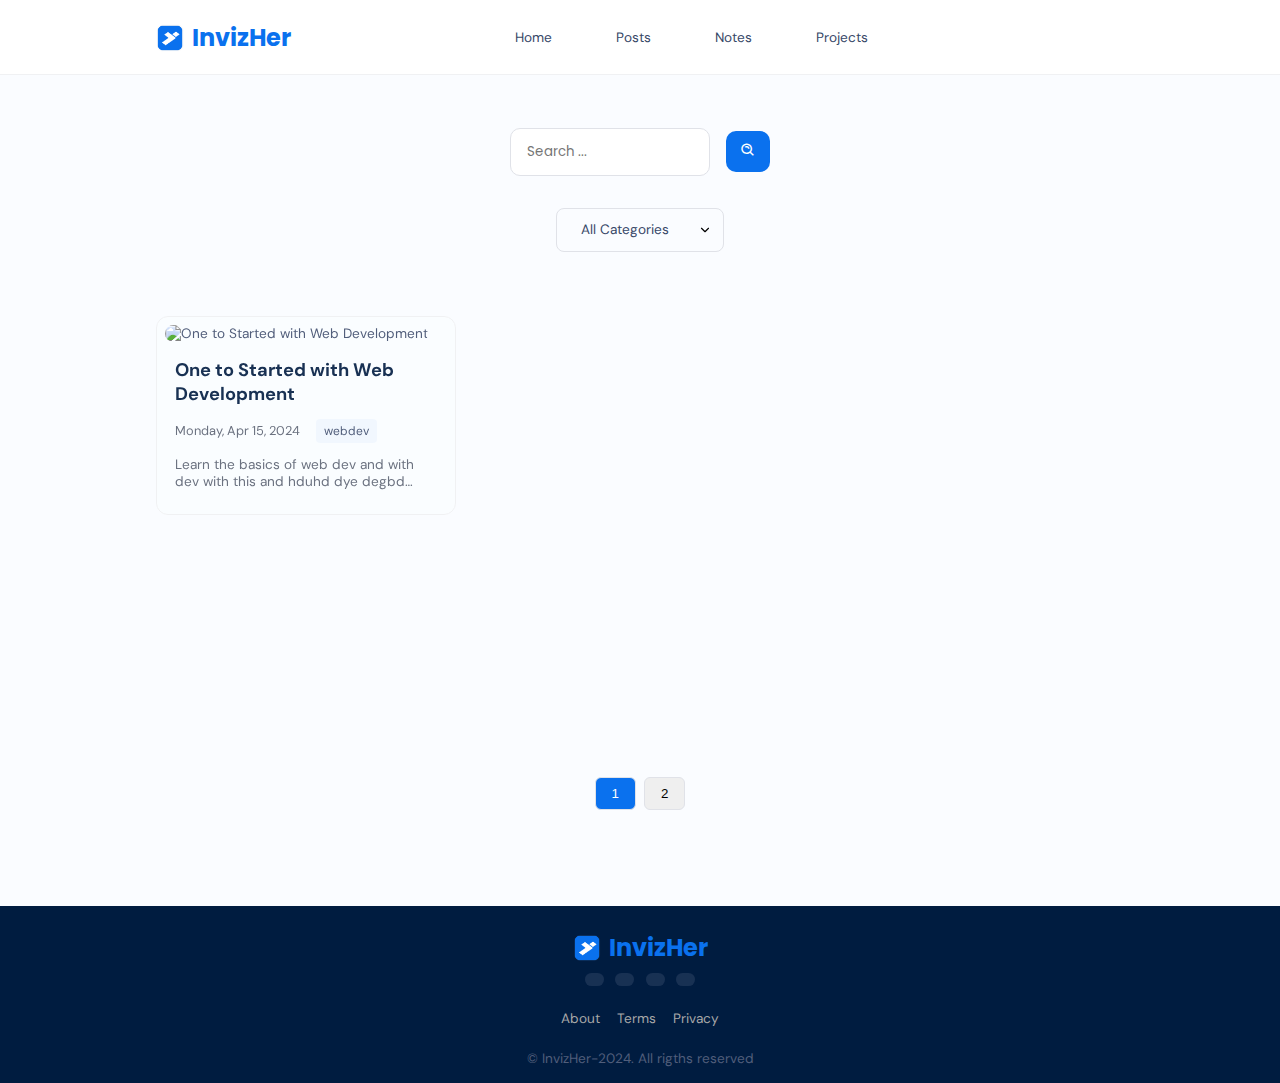
==== commit a96c1afa: "Add files via upload" ====
--- a/posts/index.html
+++ b/posts/index.html
@@ -10,6 +10,7 @@
     <link rel="stylesheet" href="https://cdnjs.cloudflare.com/ajax/libs/font-awesome/6.5.2/css/all.min.css" integrity="sha512-SnH5WK+bZxgPHs44uWIX+LLJAJ9/2PkPKZ5QiAj6Ta86w+fsb2TkcmfRyVX3pBnMFcV7oQPJkl9QevSCWr3W6A==" crossorigin="anonymous" referrerpolicy="no-referrer" />
     <link rel="stylesheet" href="../assets/css/primary.css" />
     <link rel="stylesheet" href="../assets/css/secondary.css" />
+    <link rel="stylesheet" href="../assets/css/sroll-reveal.css" />
     <link rel="icon" type="image/x-icon" href="../assets/img/logo.png">
     
     <link rel="preconnect" href="https://fonts.googleapis.com">
@@ -49,7 +50,7 @@
             </ul>
 
             <div class="header-icons">
-                <a class="support-btn" onclick="toggleHeart(this)">
+                <a class="support-btn" onclick="toggleDonorHeart(this)">
                     <i class="fa-regular fa-heart"></i>
                 </a>
                   
@@ -73,12 +74,12 @@
     <!--======================== MAIN CONTENT ===================-->
     <main class="main-content container">
         <div class="main-header">
-            <form class="search-section search-form">
+            <form class="search-section search-form scroll-reveal-top delay-200">
                 <input type="text" class="search-input" placeholder="Search ...">
                 <button type="submit" class="search-button"><i class='bx bx-search-alt'></i></button>
             </form>
     
-            <div class="categories">
+            <div class="categories scroll-reveal-top delay-400">
                 <select class="category-dropdown" aria-label="Select category">
                   <option value="">All Categories</option>
                   <option value="webdev">Web Development</option>
@@ -89,7 +90,7 @@
               </div>
         </div>
 
-        <div class="articles-grid">
+        <div class="articles-grid scroll-reveal delay-300">
             <!-- Articles will be dynamically loaded here -->
         </div>
 
@@ -98,7 +99,7 @@
         </div>
     </main>
 
-    <footer class="footer">
+    <footer class="footer scroll-reveal-fade delay-400">
         <div class="footer-container container">
             <a href="#" class="title">
                 <img src="../assets/img/logo.png" alt="logo-image">
--- a/assets/css/secondary.css
+++ b/assets/css/secondary.css
@@ -62,6 +62,19 @@
     align-items: center;
     margin-bottom: 4rem;
   }
+
+  /* Posts Scroll Reveal Animations */
+.scroll-reveal-post {
+  opacity: 0;
+  transform: translateY(27px);
+  transition: opacity 1s ease, transform 1s ease;
+}
+
+.scroll-reveal-post.active {
+  opacity: 1;
+  transform: translateY(0);
+}
+
   /* Search Section */
   .search-section {
     margin-bottom: 2rem;
@@ -195,7 +208,7 @@
   .article-card {
     width: auto;
     max-width: 300px;
-    background: #fff;
+    background: hsl(219deg 100% 99% / 80%);
     border-radius: 12px;
     overflow: hidden;
     position: relative;
--- a/assets/css/sroll-reveal.css
+++ b/assets/css/sroll-reveal.css
@@ -0,0 +1,62 @@
+/* Base class for scroll reveal elements */
+.scroll-reveal {
+    opacity: 0;
+    transform: translateY(50px);
+    transition: opacity 0.6s ease-out, transform 0.6s ease-out;
+    will-change: opacity, transform;
+  }
+  
+  /* Active class that will be added when element is in viewport */
+  .scroll-reveal.active {
+    opacity: 1;
+    transform: translateY(0);
+  }
+  
+  /* Different animation variations */
+  .scroll-reveal-left {
+    opacity: 0;
+    transform: translateX(-50px);
+    transition: opacity 0.6s ease-out, transform 0.6s ease-out;
+  }
+  
+  .scroll-reveal-right {
+    opacity: 0;
+    transform: translateX(50px);
+    transition: opacity 0.6s ease-out, transform 0.6s ease-out;
+  }
+  
+  .scroll-reveal-top {
+    opacity: 0;
+    transform: translateY(-50px);
+    transition: opacity 0.6s ease-out, transform 0.6s ease-out;
+  }
+  
+  .scroll-reveal-fade {
+    opacity: 0;
+    transition: opacity 0.6s ease-out;
+  }
+  
+  /* Active states for variations */
+  .scroll-reveal-left.active,
+  .scroll-reveal-right.active,
+  .scroll-reveal-top.active,
+  .scroll-reveal-fade.active {
+    opacity: 1;
+    transform: translateX(0);
+  }
+  
+  /* Different delay classes */
+  .delay-100 { transition-delay: 100ms; }
+  .delay-200 { transition-delay: 200ms; }
+  .delay-300 { transition-delay: 300ms; }
+  .delay-400 { transition-delay: 400ms; }
+  .delay-500 { transition-delay: 500ms; }
+  .delay-600 { transition-delay: 600ms; }
+  .delay-700 { transition-delay: 700ms; }
+  .delay-800 { transition-delay: 800ms; }
+  .delay-900 { transition-delay: 900ms; }
+  
+  /* Different duration classes */
+  .duration-500 { transition-duration: 500ms; }
+  .duration-750 { transition-duration: 750ms; }
+  .duration-1000 { transition-duration: 1000ms; }